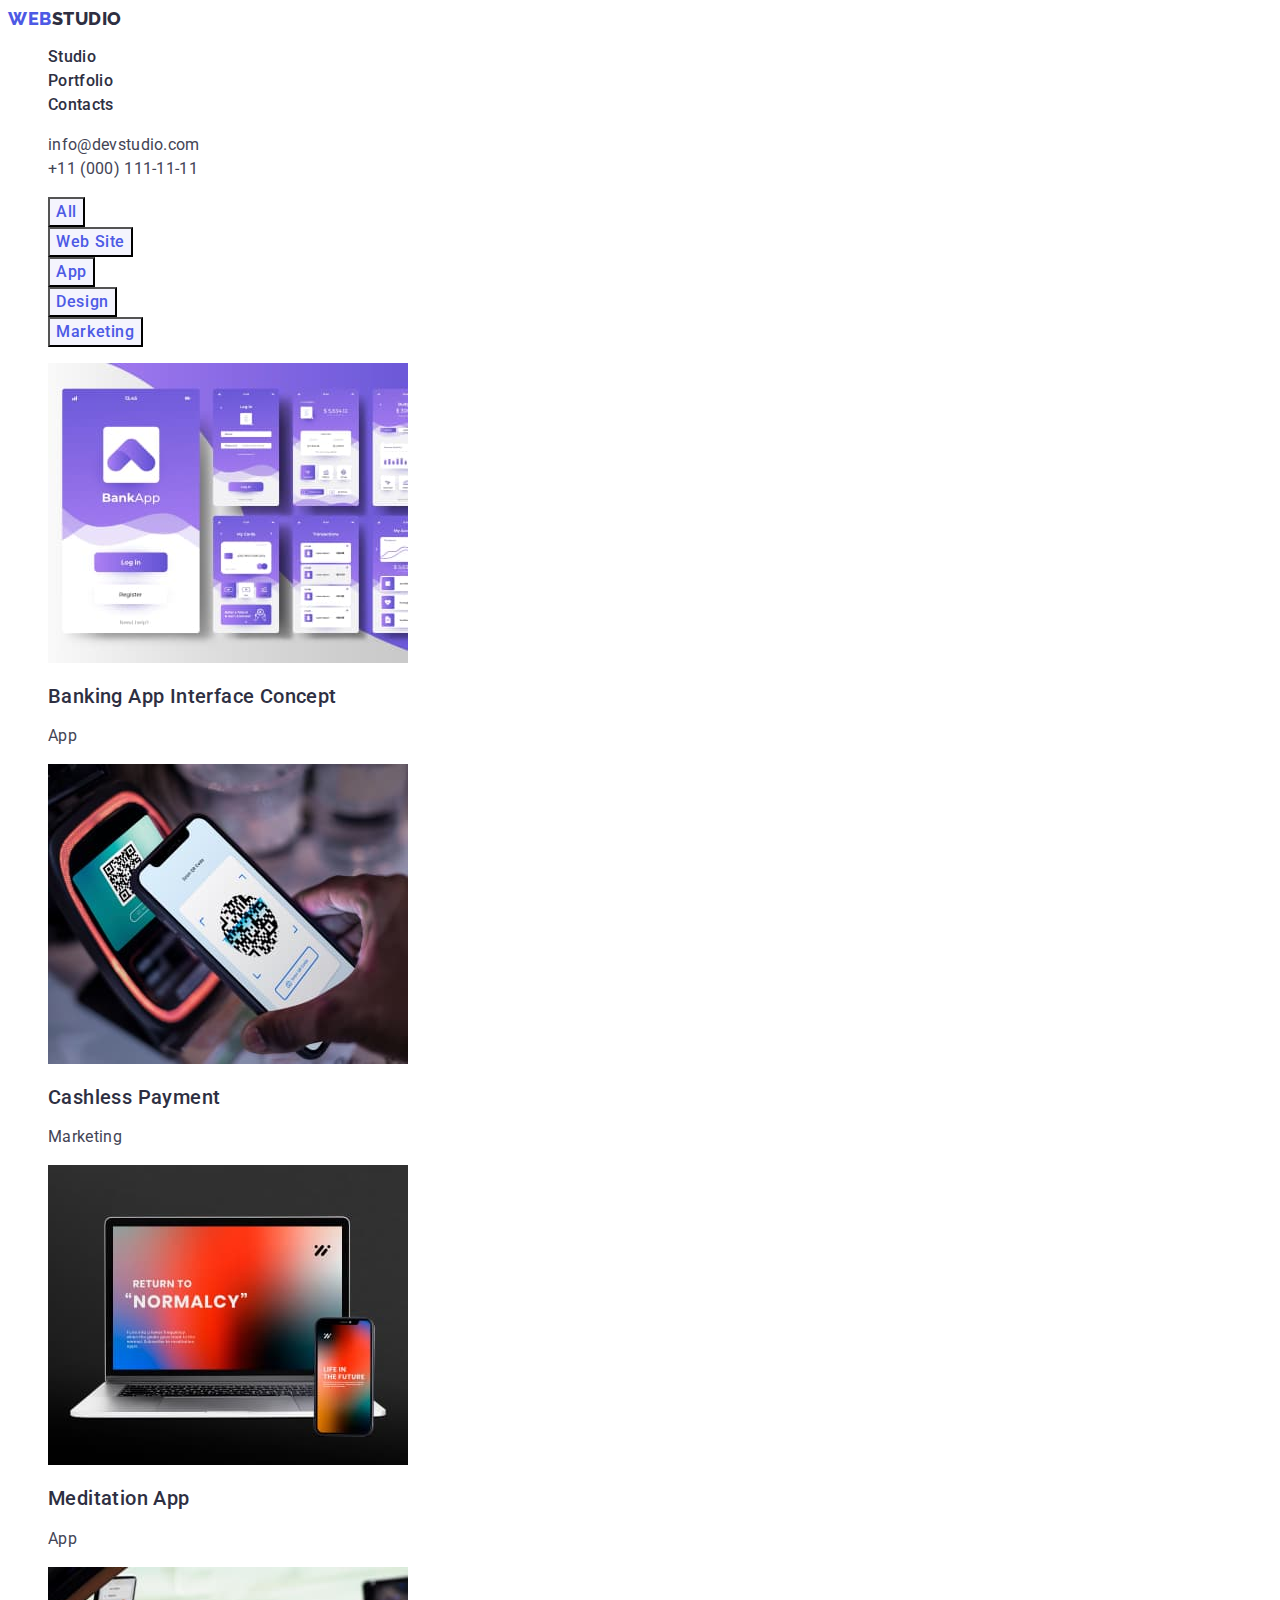
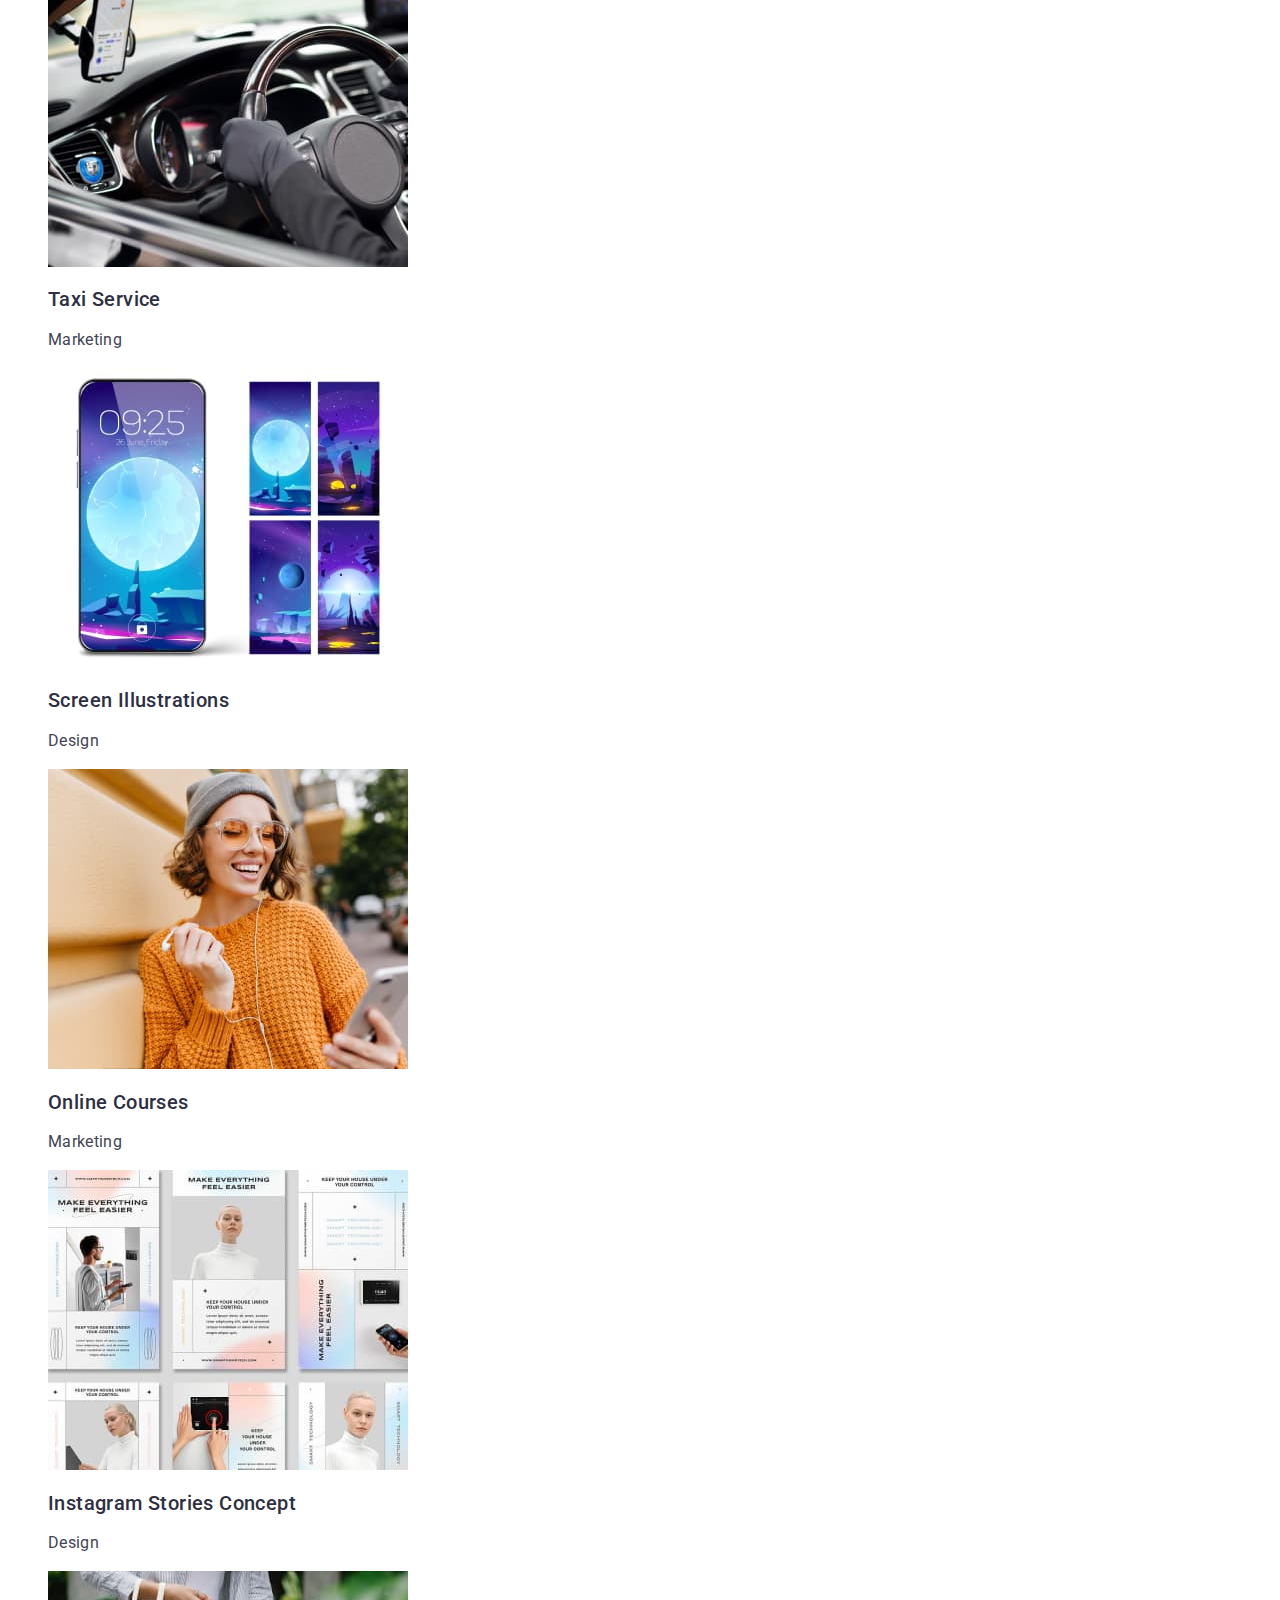
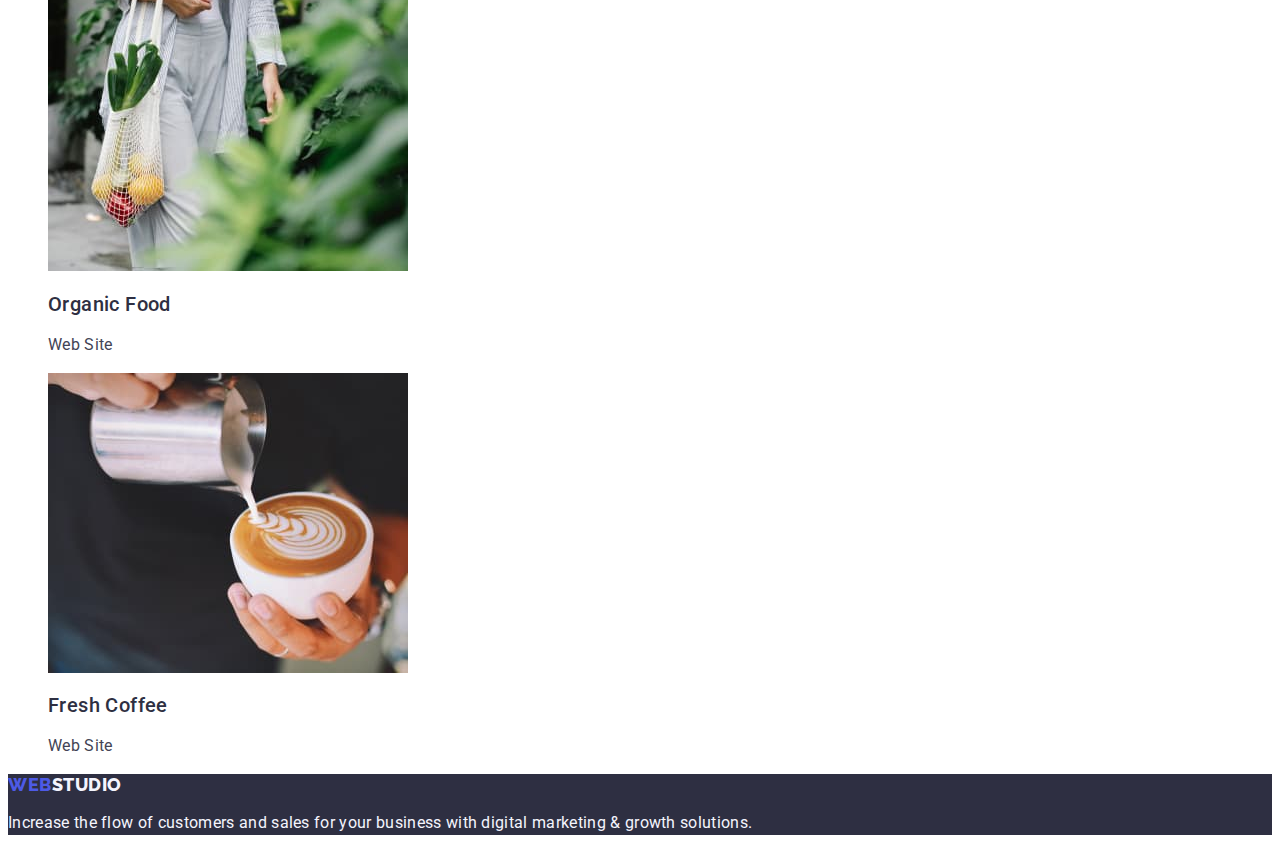
==== portfolio.html @ 3c610289 "copy" ====
<!DOCTYPE html>
<html lang="en">
  <head>
    <meta charset="UTF-8" />
    <meta http-equiv="X-UA-Compatible" content="IE=edge" />
    <meta name="viewport" content="width=device-width, initial-scale=1.0" />
    <title>Portfolio</title>
    <link rel="preconnect" href="https://fonts.googleapis.com" />
    <link rel="preconnect" href="https://fonts.gstatic.com" crossorigin />
    <link
      href="https://fonts.googleapis.com/css2?family=Raleway:wght@800&family=Roboto:wght@400;500;700&display=swap"
      rel="stylesheet"
    />
    <link rel="stylesheet" href="./css/styles.css" />
  </head>

  <body>
    <header class="header">
      <nav class="header-navigation">
        <a class="header-logo link" href="./index.html"
          >Web<span class="header-logo-web">Studio</span></a
        >
        <ul class="header-list list">
          <li class="header-item">
            <a class="header-link link" href="./index.html">Studio</a>
          </li>
          <li class="header-item">
            <a class="header-link link" href="./portfolio.html">Portfolio</a>
          </li>
          <li class="header-item">
            <a class="header-link link" href="">Contacts</a>
          </li>
        </ul>
      </nav>
      <address class="header-adress">
        <ul class="header-adress-list list">
          <li class="header-adress-item">
            <a
              class="header-adress-link link main-text"
              href="mailto:info@devstudio.com"
              >info@devstudio.com</a
            >
          </li>
          <li class="header-adress-item">
            <a
              class="header-adress-link link main-text"
              href="tel:+110001111111"
              >+11 (000) 111-11-11</a
            >
          </li>
        </ul>
      </address>
    </header>
    <main>
      <section class="filter">
        <h1 class="filter-title" hidden>portfolio</h1>
        <ul class="filter-list list">
          <li class="filter-item">
            <button class="filter-btn" type="button">All</button>
          </li>
          <li class="filter-item">
            <button class="filter-btn" type="button">Web Site</button>
          </li>
          <li class="filter-item">
            <button class="filter-btn" type="button">App</button>
          </li>
          <li class="filter-item">
            <button class="filter-btn" type="button">Design</button>
          </li>
          <li class="filter-item">
            <button class="filter-btn" type="button">Marketing</button>
          </li>
        </ul>
        <ul class="examples-list list">
          <li class="examples-item">
            <a href="" class="examples-link link">
              <img
                class="examples-image"
                src="./images/portfolio-banking-app.jpg"
                alt="app interface"
                width="360"
              />
              <h2 class="examples-item-title third-title">
                Banking App Interface Concept
              </h2>
              <p class="examples-text main-text">App</p>
            </a>
          </li>
          <li class="examples-item">
            <a href="" class="examples-link link">
              <img
                class="examples-image"
                src="./images/portfolio-cashless-payment.jpg"
                alt="pay-pas paymant"
                width="360"
              />
              <h2 class="examples-item-title third-title">Cashless Payment</h2>
              <p class="examples-text main-text">Marketing</p>
            </a>
          </li>
          <li class="examples-item">
            <a href="" class="examples-link link"
              ><img
                class="examples-image"
                src="./images/portfolio-meditation-app.jpg"
                alt="app interface"
                width="360"
              />
              <h2 class="examples-item-title third-title">Meditation App</h2>
              <p class="examples-text main-text">App</p>
            </a>
          </li>
          <li class="examples-item">
            <a href="" class="examples-link link"
              ><img
                class="examples-image"
                src="./images/portfolio-taxi-service.jpg"
                alt="app interface"
                width="360"
              />
              <h2 class="examples-item-title third-title">Taxi Service</h2>
              <p class="examples-text main-text">Marketing</p>
            </a>
          </li>
          <li class="examples-item">
            <a href="" class="examples-link link"
              ><img
                class="examples-image"
                src="./images/portfolio-screen-illustrations.jpg"
                alt="phone screen"
                width="360"
              />
              <h2 class="examples-item-title third-title">
                Screen Illustrations
              </h2>
              <p class="examples-text main-text">Design</p>
            </a>
          </li>
          <li class="examples-item">
            <a href="" class="examples-link link"
              ><img
                class="examples-image"
                src="./images/portfolio-online-courses.jpg"
                alt="girl with phone"
                width="360"
              />
              <h2 class="examples-item-title third-title">Online Courses</h2>
              <p class="examples-text main-text">Marketing</p>
            </a>
          </li>
          <li class="examples-item">
            <a href="" class="examples-link link"
              ><img
                class="examples-image"
                src="./images/portfolio-instagram-stories.jpg"
                alt="design cards"
                width="360"
              />
              <h2 class="examples-item-title third-title">
                Instagram Stories Concept
              </h2>
              <p class="examples-text main-text">Design</p>
            </a>
          </li>
          <li class="examples-item">
            <a href="" class="examples-link link"
              ><img
                class="examples-image"
                src="./images/portfolio-organic-food.jpg"
                alt="vegetables in bag"
                width="360"
              />
              <h2 class="examples-item-title third-title">Organic Food</h2>
              <p class="examples-text main-text">Web Site</p>
            </a>
          </li>
          <li class="examples-item">
            <a href="" class="examples-link link"
              ><img
                class="examples-image"
                src="./images/portfolio-fresh-coffee.jpg"
                alt="cup of coffee"
                width="360"
              />
              <h2 class="examples-item-title third-title">Fresh Coffee</h2>
              <p class="examples-text main-text">Web Site</p>
            </a>
          </li>
        </ul>
      </section>
    </main>
    <footer class="footer">
      <a class="footer-logo link" href="./index.html"
        >Web<span class="footer-logo-web">Studio</span></a
      >
      <p class="footer-text main-text">
        Increase the flow of customers and sales for your business with digital
        marketing & growth solutions.
      </p>
    </footer>
  </body>
</html>
---- css/styles.css ----
:root {
  --first-title-color: #2e2f42;
  --second-title-color: #ffffff;
  --first-background-color: #ffffff;
  --second-background-color: #2e2f42;
  --third-background-color: #f4f4fd;
  --first-text-color: #434455;
  --second-text-color: #f4f4fd;
  --third-text-color: #4d5ae5;
  --first-btn-color: #ffffff;
  --second-btn-color: #404bbf;
  --logo-color: #4d5ae5;
}

body {
  font-family: 'Roboto', sans-serif;
  color: #434455;
  background-color: var(--first-background-color);
}

.link {
  text-decoration: none;
}

.list {
  list-style: none;
}

.main-text {
  font-size: 16px;
  line-height: 1.5;
  letter-spacing: 0.02em;
}

.second-title {
  font-size: 36px;
  line-height: 1.11;
  text-align: center;
  letter-spacing: 0.02em;
  text-transform: capitalize;
}

.third-title {
  font-weight: 500;
  font-size: 20px;
  line-height: 1.2;
  letter-spacing: 0.02em;
}

/**-------------- HEADER------------------ */

.header {
  background-color: var(--first-background-color);
}

.header-logo {
  font-family: 'Raleway', sans-serif;
  font-weight: 800;
  font-size: 18px;
  line-height: 1.17;
  letter-spacing: 0.03em;
  text-transform: uppercase;
  color: var(--logo-color);
}

.header-logo-web {
  color: var(--first-title-color);
}

.header-link {
  font-weight: 500;
  font-size: 16px;
  line-height: 1.5;
  letter-spacing: 0.02em;

  color: var(--first-title-color);
}

.header-link:hover,
.header-link:focus {
  color: #404bbf;
}

.header-adress {
  font-style: normal;
}

.header-adress-list {
}

.header-adress-link {
  color: var(--first-text-color);
}

.header-adress-link:hover,
.header-adress-link:focus {
  color: #404bbf;
}

/**MAIN-------------- HERO------------------ */
.hero {
  background-color: var(--second-background-color);
}

.hero-title {
  font-size: 56px;
  line-height: 1.07;
  text-align: center;
  letter-spacing: 0.02em;
  color: var(--second-title-color);
}

.hero-btn {
  font-family: inherit;
  font-weight: 500;
  font-size: 16px;
  line-height: 1.5;
  display: flex;
  align-items: center;
  letter-spacing: 0.04em;
  color: var(--first-btn-color);
  background-color: #4d5ae5;
  cursor: pointer;
}

.hero-btn:hover,
.hero-btn:focus {
  background-color: #404bbf;
}

/**MAIN-------------- SOLUTIONS------------------ */
.solutions-title {
}

.solutions-list {
}

.solitions-item {
}

.solutions-second-title {
  color: var(--first-title-color);
}

.solutions-text {
  color: var(--first-text-color);
}

/**MAIN-------------- ABOUT------------------ */
.about {
}

.about-title {
  color: var(--first-title-color);
}

.about-list {
}

.about-item {
}

/**MAIN-------------- TEAM------------------ */
.team {
  background-color: var(--third-background-color);
}

.team-title {
  color: var(--first-title-color);
}

.team-list {
}

.list {
}

.team-item {
  background-color: var(--first-background-color);
}

.team-item-title {
  color: var(--first-title-color);
}

.team-item-text {
  color: var(--first-text-color);
}

/**-------------- FOOTER------------------ */
.footer {
  background-color: var(--second-background-color);
}

.footer-logo {
  font-family: 'Raleway', sans-serif;
  font-style: normal;
  font-weight: 800;
  font-size: 18px;
  line-height: 1.17;
  letter-spacing: 0.03em;
  text-transform: uppercase;
  color: var(--logo-color);
}

.link {
}

.footer-logo-web {
  color: var(--second-text-color);
}

.footer-text {
  color: var(--second-text-color);
}

/**PORTFOLIO-------------- MAIN------------------ */
.filter {
}

.filter-title {
}

.filter-list {
}

.list {
}

.filter-item {
}

.filter-btn {
  font-family: inherit;
  font-weight: 500;
  font-size: 16px;
  line-height: 1.5;
  display: flex;
  align-items: center;
  text-align: center;
  letter-spacing: 0.04em;
  color: var(--third-text-color);
  background-color: var(--second-text-color);
  cursor: pointer;
}

.filter-btn:hover,
.filter-btn:focus {
  color: var(--second-title-color);
  background-color: var(--second-btn-color);
}

.examples-list {
}

.examples-item {
}

.examples-link {
}

.link {
}

.examples-image {
}

.examples-item-title {
  color: var(--first-title-color);
}

.examples-text {
  color: var(--first-text-color);
}
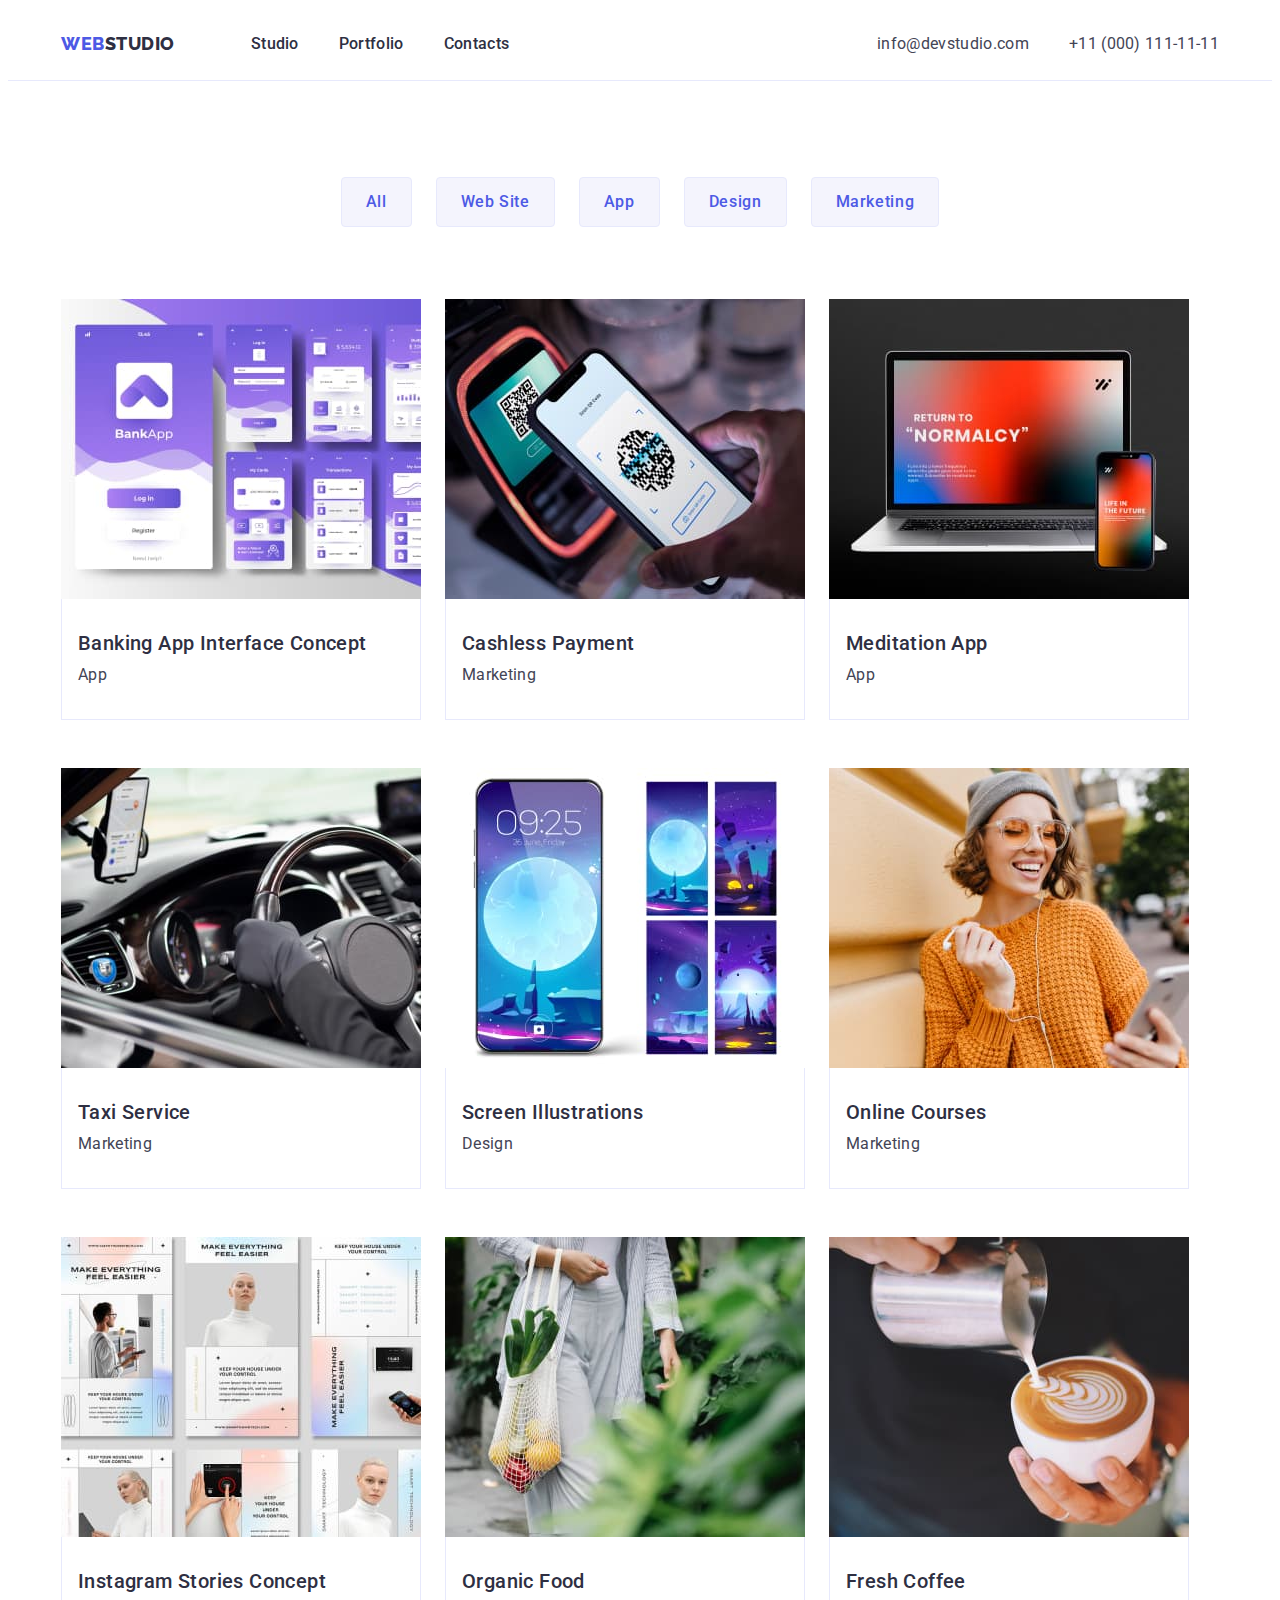
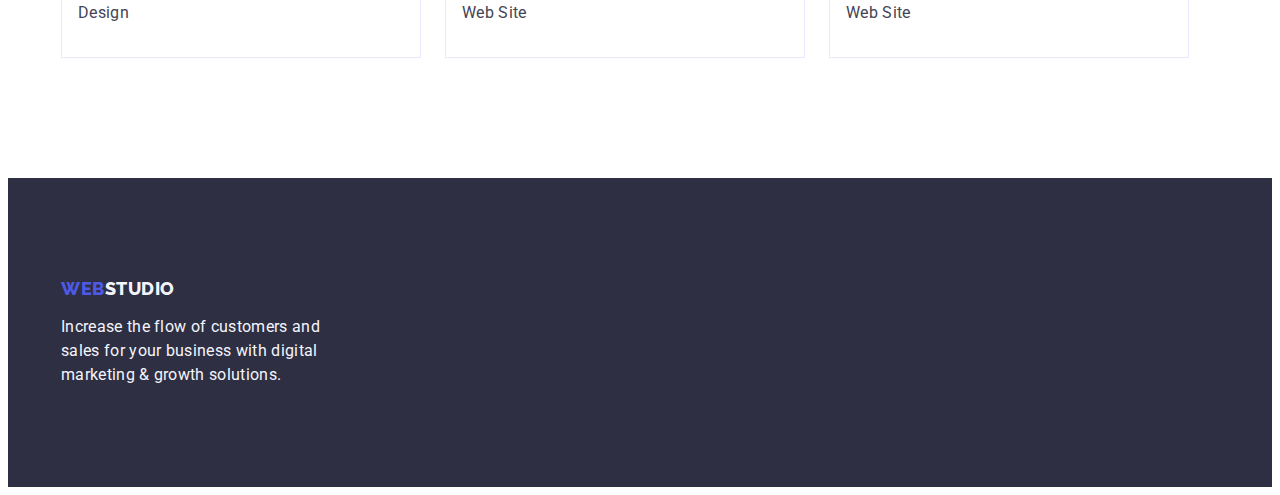
==== commit 03f636bb: "copy" ====
--- a/portfolio.html
+++ b/portfolio.html
@@ -11,192 +11,229 @@
       href="https://fonts.googleapis.com/css2?family=Raleway:wght@800&family=Roboto:wght@400;500;700&display=swap"
       rel="stylesheet"
     />
+    <link
+      rel="stylesheet"
+      href="https://cdnjs.cloudflare.com/ajax/libs/modern-normalize/2.0.0/modern-normalize.min.css"
+      integrity="sha512-4xo8blKMVCiXpTaLzQSLSw3KFOVPWhm/TRtuPVc4WG6kUgjH6J03IBuG7JZPkcWMxJ5huwaBpOpnwYElP/m6wg=="
+      crossorigin="anonymous"
+      referrerpolicy="no-referrer"
+    />
     <link rel="stylesheet" href="./css/styles.css" />
   </head>
 
   <body>
     <header class="header">
-      <nav class="header-navigation">
-        <a class="header-logo link" href="./index.html"
-          >Web<span class="header-logo-web">Studio</span></a
-        >
-        <ul class="header-list list">
-          <li class="header-item">
-            <a class="header-link link" href="./index.html">Studio</a>
-          </li>
-          <li class="header-item">
-            <a class="header-link link" href="./portfolio.html">Portfolio</a>
-          </li>
-          <li class="header-item">
-            <a class="header-link link" href="">Contacts</a>
-          </li>
-        </ul>
-      </nav>
-      <address class="header-adress">
-        <ul class="header-adress-list list">
-          <li class="header-adress-item">
-            <a
-              class="header-adress-link link main-text"
-              href="mailto:info@devstudio.com"
-              >info@devstudio.com</a
-            >
-          </li>
-          <li class="header-adress-item">
-            <a
-              class="header-adress-link link main-text"
-              href="tel:+110001111111"
-              >+11 (000) 111-11-11</a
-            >
-          </li>
-        </ul>
-      </address>
+      <div class="container header-contaiber">
+        <nav class="header-navigation">
+          <a class="header-logo link" href="./index.html"
+            >Web<span class="header-logo-web">Studio</span></a
+          >
+          <ul class="header-list list">
+            <li class="header-item">
+              <a class="header-link link" href="./index.html">Studio</a>
+            </li>
+            <li class="header-item">
+              <a class="header-link link" href="./portfolio.html">Portfolio</a>
+            </li>
+            <li class="header-item">
+              <a class="header-link link" href="">Contacts</a>
+            </li>
+          </ul>
+        </nav>
+        <address class="header-adress">
+          <ul class="header-adress-list list">
+            <li class="header-adress-item">
+              <a
+                class="header-adress-link link main-text"
+                href="mailto:info@devstudio.com"
+                >info@devstudio.com</a
+              >
+            </li>
+            <li class="header-adress-item">
+              <a
+                class="header-adress-link link main-text"
+                href="tel:+110001111111"
+                >+11 (000) 111-11-11</a
+              >
+            </li>
+          </ul>
+        </address>
+      </div>
     </header>
     <main>
       <section class="filter">
-        <h1 class="filter-title" hidden>portfolio</h1>
-        <ul class="filter-list list">
-          <li class="filter-item">
-            <button class="filter-btn" type="button">All</button>
-          </li>
-          <li class="filter-item">
-            <button class="filter-btn" type="button">Web Site</button>
-          </li>
-          <li class="filter-item">
-            <button class="filter-btn" type="button">App</button>
-          </li>
-          <li class="filter-item">
-            <button class="filter-btn" type="button">Design</button>
-          </li>
-          <li class="filter-item">
-            <button class="filter-btn" type="button">Marketing</button>
-          </li>
-        </ul>
-        <ul class="examples-list list">
-          <li class="examples-item">
-            <a href="" class="examples-link link">
-              <img
-                class="examples-image"
-                src="./images/portfolio-banking-app.jpg"
-                alt="app interface"
-                width="360"
-              />
-              <h2 class="examples-item-title third-title">
-                Banking App Interface Concept
-              </h2>
-              <p class="examples-text main-text">App</p>
-            </a>
-          </li>
-          <li class="examples-item">
-            <a href="" class="examples-link link">
-              <img
-                class="examples-image"
-                src="./images/portfolio-cashless-payment.jpg"
-                alt="pay-pas paymant"
-                width="360"
-              />
-              <h2 class="examples-item-title third-title">Cashless Payment</h2>
-              <p class="examples-text main-text">Marketing</p>
-            </a>
-          </li>
-          <li class="examples-item">
-            <a href="" class="examples-link link"
-              ><img
-                class="examples-image"
-                src="./images/portfolio-meditation-app.jpg"
-                alt="app interface"
-                width="360"
-              />
-              <h2 class="examples-item-title third-title">Meditation App</h2>
-              <p class="examples-text main-text">App</p>
-            </a>
-          </li>
-          <li class="examples-item">
-            <a href="" class="examples-link link"
-              ><img
-                class="examples-image"
-                src="./images/portfolio-taxi-service.jpg"
-                alt="app interface"
-                width="360"
-              />
-              <h2 class="examples-item-title third-title">Taxi Service</h2>
-              <p class="examples-text main-text">Marketing</p>
-            </a>
-          </li>
-          <li class="examples-item">
-            <a href="" class="examples-link link"
-              ><img
-                class="examples-image"
-                src="./images/portfolio-screen-illustrations.jpg"
-                alt="phone screen"
-                width="360"
-              />
-              <h2 class="examples-item-title third-title">
-                Screen Illustrations
-              </h2>
-              <p class="examples-text main-text">Design</p>
-            </a>
-          </li>
-          <li class="examples-item">
-            <a href="" class="examples-link link"
-              ><img
-                class="examples-image"
-                src="./images/portfolio-online-courses.jpg"
-                alt="girl with phone"
-                width="360"
-              />
-              <h2 class="examples-item-title third-title">Online Courses</h2>
-              <p class="examples-text main-text">Marketing</p>
-            </a>
-          </li>
-          <li class="examples-item">
-            <a href="" class="examples-link link"
-              ><img
-                class="examples-image"
-                src="./images/portfolio-instagram-stories.jpg"
-                alt="design cards"
-                width="360"
-              />
-              <h2 class="examples-item-title third-title">
-                Instagram Stories Concept
-              </h2>
-              <p class="examples-text main-text">Design</p>
-            </a>
-          </li>
-          <li class="examples-item">
-            <a href="" class="examples-link link"
-              ><img
-                class="examples-image"
-                src="./images/portfolio-organic-food.jpg"
-                alt="vegetables in bag"
-                width="360"
-              />
-              <h2 class="examples-item-title third-title">Organic Food</h2>
-              <p class="examples-text main-text">Web Site</p>
-            </a>
-          </li>
-          <li class="examples-item">
-            <a href="" class="examples-link link"
-              ><img
-                class="examples-image"
-                src="./images/portfolio-fresh-coffee.jpg"
-                alt="cup of coffee"
-                width="360"
-              />
-              <h2 class="examples-item-title third-title">Fresh Coffee</h2>
-              <p class="examples-text main-text">Web Site</p>
-            </a>
-          </li>
-        </ul>
+        <div class="container">
+          <h1 class="filter-title" hidden>portfolio</h1>
+          <ul class="filter-list list">
+            <li class="filter-item">
+              <button class="filter-btn" type="button">All</button>
+            </li>
+            <li class="filter-item">
+              <button class="filter-btn" type="button">Web Site</button>
+            </li>
+            <li class="filter-item">
+              <button class="filter-btn" type="button">App</button>
+            </li>
+            <li class="filter-item">
+              <button class="filter-btn" type="button">Design</button>
+            </li>
+            <li class="filter-item">
+              <button class="filter-btn" type="button">Marketing</button>
+            </li>
+          </ul>
+          <ul class="examples-list list">
+            <li class="examples-item">
+              <a href="" class="examples-link link">
+                <img
+                  class="examples-image"
+                  src="./images/portfolio-banking-app.jpg"
+                  alt="app interface"
+                  width="360"
+                />
+                <div class="examples-list-conteiner">
+                  <h2 class="examples-item-title third-title">
+                    Banking App Interface Concept
+                  </h2>
+                  <p class="examples-text main-text">App</p>
+                </div>
+              </a>
+            </li>
+            <li class="examples-item">
+              <a href="" class="examples-link link">
+                <img
+                  class="examples-image"
+                  src="./images/portfolio-cashless-payment.jpg"
+                  alt="pay-pas paymant"
+                  width="360"
+                />
+                <div class="examples-list-conteiner">
+                  <h2 class="examples-item-title third-title">
+                    Cashless Payment
+                  </h2>
+                  <p class="examples-text main-text">Marketing</p>
+                </div>
+              </a>
+            </li>
+            <li class="examples-item">
+              <a href="" class="examples-link link"
+                ><img
+                  class="examples-image"
+                  src="./images/portfolio-meditation-app.jpg"
+                  alt="app interface"
+                  width="360"
+                />
+                <div class="examples-list-conteiner">
+                  <h2 class="examples-item-title third-title">
+                    Meditation App
+                  </h2>
+                  <p class="examples-text main-text">App</p>
+                </div>
+              </a>
+            </li>
+            <li class="examples-item">
+              <a href="" class="examples-link link"
+                ><img
+                  class="examples-image"
+                  src="./images/portfolio-taxi-service.jpg"
+                  alt="app interface"
+                  width="360"
+                />
+                <div class="examples-list-conteiner">
+                  <h2 class="examples-item-title third-title">Taxi Service</h2>
+                  <p class="examples-text main-text">Marketing</p>
+                </div>
+              </a>
+            </li>
+            <li class="examples-item">
+              <a href="" class="examples-link link"
+                ><img
+                  class="examples-image"
+                  src="./images/portfolio-screen-illustrations.jpg"
+                  alt="phone screen"
+                  width="360"
+                />
+                <div class="examples-list-conteiner">
+                  <h2 class="examples-item-title third-title">
+                    Screen Illustrations
+                  </h2>
+                  <p class="examples-text main-text">Design</p>
+                </div>
+              </a>
+            </li>
+            <li class="examples-item">
+              <a href="" class="examples-link link"
+                ><img
+                  class="examples-image"
+                  src="./images/portfolio-online-courses.jpg"
+                  alt="girl with phone"
+                  width="360"
+                />
+                <div class="examples-list-conteiner">
+                  <h2 class="examples-item-title third-title">
+                    Online Courses
+                  </h2>
+                  <p class="examples-text main-text">Marketing</p>
+                </div>
+              </a>
+            </li>
+            <li class="examples-item">
+              <a href="" class="examples-link link"
+                ><img
+                  class="examples-image"
+                  src="./images/portfolio-instagram-stories.jpg"
+                  alt="design cards"
+                  width="360"
+                />
+                <div class="examples-list-conteiner">
+                  <h2 class="examples-item-title third-title">
+                    Instagram Stories Concept
+                  </h2>
+                  <p class="examples-text main-text">Design</p>
+                </div>
+              </a>
+            </li>
+            <li class="examples-item">
+              <a href="" class="examples-link link"
+                ><img
+                  class="examples-image"
+                  src="./images/portfolio-organic-food.jpg"
+                  alt="vegetables in bag"
+                  width="360"
+                />
+                <div class="examples-list-conteiner">
+                  <h2 class="examples-item-title third-title">Organic Food</h2>
+                  <p class="examples-text main-text">Web Site</p>
+                </div>
+              </a>
+            </li>
+            <li class="examples-item">
+              <a href="" class="examples-link link"
+                ><img
+                  class="examples-image"
+                  src="./images/portfolio-fresh-coffee.jpg"
+                  alt="cup of coffee"
+                  width="360"
+                />
+                <div class="examples-list-conteiner">
+                  <h2 class="examples-item-title third-title">Fresh Coffee</h2>
+                  <p class="examples-text main-text">Web Site</p>
+                </div>
+              </a>
+            </li>
+          </ul>
+        </div>
       </section>
     </main>
     <footer class="footer">
-      <a class="footer-logo link" href="./index.html"
-        >Web<span class="footer-logo-web">Studio</span></a
-      >
-      <p class="footer-text main-text">
-        Increase the flow of customers and sales for your business with digital
-        marketing & growth solutions.
-      </p>
+      <div class="container">
+        <a class="footer-logo link" href="./index.html"
+          >Web<span class="footer-logo-web">Studio</span></a
+        >
+        <p class="footer-text main-text">
+          Increase the flow of customers and sales for your business with
+          digital marketing & growth solutions.
+        </p>
+      </div>
     </footer>
   </body>
 </html>
--- a/css/styles.css
+++ b/css/styles.css
@@ -18,6 +18,26 @@
   background-color: var(--first-background-color);
 }
 
+p,
+h1,
+h2,
+h3,
+h4,
+h5,
+h6 {
+  margin: 0;
+}
+
+ul,
+ol {
+  margin: 0;
+  padding: 0;
+}
+
+img {
+  display: block;
+}
+
 .link {
   text-decoration: none;
 }
@@ -47,10 +67,27 @@
   letter-spacing: 0.02em;
 }
 
+.container {
+  width: 1158px;
+  padding: 0 15px 0 15px;
+  margin: 0 auto;
+}
+
 /**-------------- HEADER------------------ */
 
 .header {
   background-color: var(--first-background-color);
+  border-bottom: 1px solid #e7e9fc;
+}
+
+.header-contaiber {
+  display: flex;
+  align-items: center;
+}
+
+.header-navigation {
+  display: flex;
+  align-items: center;
 }
 
 .header-logo {
@@ -61,6 +98,16 @@
   letter-spacing: 0.03em;
   text-transform: uppercase;
   color: var(--logo-color);
+  margin-right: 76px;
+}
+
+.header-list {
+  display: flex;
+  align-items: center;
+  gap: 40px;
+}
+
+.header-item {
 }
 
 .header-logo-web {
@@ -72,8 +119,10 @@
   font-size: 16px;
   line-height: 1.5;
   letter-spacing: 0.02em;
-
-  color: var(--first-title-color);
+  color: var(--first-title-color);
+  display: block;
+  padding-top: 24px;
+  padding-bottom: 24px;
 }
 
 .header-link:hover,
@@ -82,10 +131,15 @@
 }
 
 .header-adress {
+  display: flex;
   font-style: normal;
+  margin-left: auto;
 }
 
 .header-adress-list {
+  display: flex;
+  align-items: center;
+  gap: 40px;
 }
 
 .header-adress-link {
@@ -100,9 +154,15 @@
 /**MAIN-------------- HERO------------------ */
 .hero {
   background-color: var(--second-background-color);
+  padding-top: 188px;
+  padding-bottom: 188px;
 }
 
 .hero-title {
+  max-width: 496px;
+  margin-bottom: 64px;
+  margin-right: auto;
+  margin-left: auto;
   font-size: 56px;
   line-height: 1.07;
   text-align: center;
@@ -111,11 +171,16 @@
 }
 
 .hero-btn {
+  display: block;
+  border: none;
+  border-radius: 4px;
+  min-width: 169px;
+  height: 56px;
   font-family: inherit;
   font-weight: 500;
   font-size: 16px;
   line-height: 1.5;
-  display: flex;
+  margin: 0 auto;
   align-items: center;
   letter-spacing: 0.04em;
   color: var(--first-btn-color);
@@ -129,17 +194,28 @@
 }
 
 /**MAIN-------------- SOLUTIONS------------------ */
+.solutions {
+  padding-top: 120px;
+  padding-bottom: 120px;
+}
 .solutions-title {
 }
 
+.container-solutions {
+}
+
 .solutions-list {
+  display: flex;
+  gap: 24px;
 }
 
 .solitions-item {
+  width: calc((100% - 72px) / 4);
 }
 
 .solutions-second-title {
   color: var(--first-title-color);
+  margin-bottom: 8px;
 }
 
 .solutions-text {
@@ -148,13 +224,21 @@
 
 /**MAIN-------------- ABOUT------------------ */
 .about {
+  padding-top: 120x;
+  padding-bottom: 120px;
+}
+
+.container-about {
 }
 
 .about-title {
   color: var(--first-title-color);
+  margin-bottom: 72px;
 }
 
 .about-list {
+  display: flex;
+  gap: 24px;
 }
 
 .about-item {
@@ -163,13 +247,23 @@
 /**MAIN-------------- TEAM------------------ */
 .team {
   background-color: var(--third-background-color);
+  padding-top: 120px;
+  padding-bottom: 120px;
 }
 
 .team-title {
   color: var(--first-title-color);
+  margin-bottom: 72px;
 }
 
 .team-list {
+  display: flex;
+  gap: 24px;
+}
+
+.team-list-container {
+  padding: 32px 16px;
+  text-align: center;
 }
 
 .list {
@@ -177,10 +271,12 @@
 
 .team-item {
   background-color: var(--first-background-color);
+  border-radius: 0px 0px 4px 4px;
 }
 
 .team-item-title {
   color: var(--first-title-color);
+  margin-bottom: 8px;
 }
 
 .team-item-text {
@@ -190,17 +286,22 @@
 /**-------------- FOOTER------------------ */
 .footer {
   background-color: var(--second-background-color);
+  padding-top: 100px;
+  padding-bottom: 100px;
 }
 
 .footer-logo {
+  display: inline-block;
+  margin-bottom: 16px;
   font-family: 'Raleway', sans-serif;
-  font-style: normal;
   font-weight: 800;
   font-size: 18px;
   line-height: 1.17;
   letter-spacing: 0.03em;
   text-transform: uppercase;
   color: var(--logo-color);
+  display: inline-block;
+  margin-bottom: 16px;
 }
 
 .link {
@@ -212,16 +313,23 @@
 
 .footer-text {
   color: var(--second-text-color);
+  max-width: 264px;
 }
 
 /**PORTFOLIO-------------- MAIN------------------ */
 .filter {
+  padding-top: 96px;
+  padding-bottom: 120px;
 }
 
 .filter-title {
 }
 
 .filter-list {
+  display: flex;
+  justify-content: center;
+  gap: 24px;
+  margin-bottom: 72px;
 }
 
 .list {
@@ -242,15 +350,28 @@
   color: var(--third-text-color);
   background-color: var(--second-text-color);
   cursor: pointer;
+  border: 1px solid #e7e9fc;
+  border-radius: 4px;
+  padding: 12px 24px;
 }
 
 .filter-btn:hover,
 .filter-btn:focus {
   color: var(--second-title-color);
   background-color: var(--second-btn-color);
+  border: 1px solid transparent;
 }
 
 .examples-list {
+  display: flex;
+  flex-wrap: wrap;
+  gap: 48px 24px;
+}
+
+.examples-list-conteiner {
+  padding: 32px 16px;
+  border: 1px solid #e7e9fc;
+  border-top: none;
 }
 
 .examples-item {
@@ -267,6 +388,7 @@
 
 .examples-item-title {
   color: var(--first-title-color);
+  margin-bottom: 8px;
 }
 
 .examples-text {
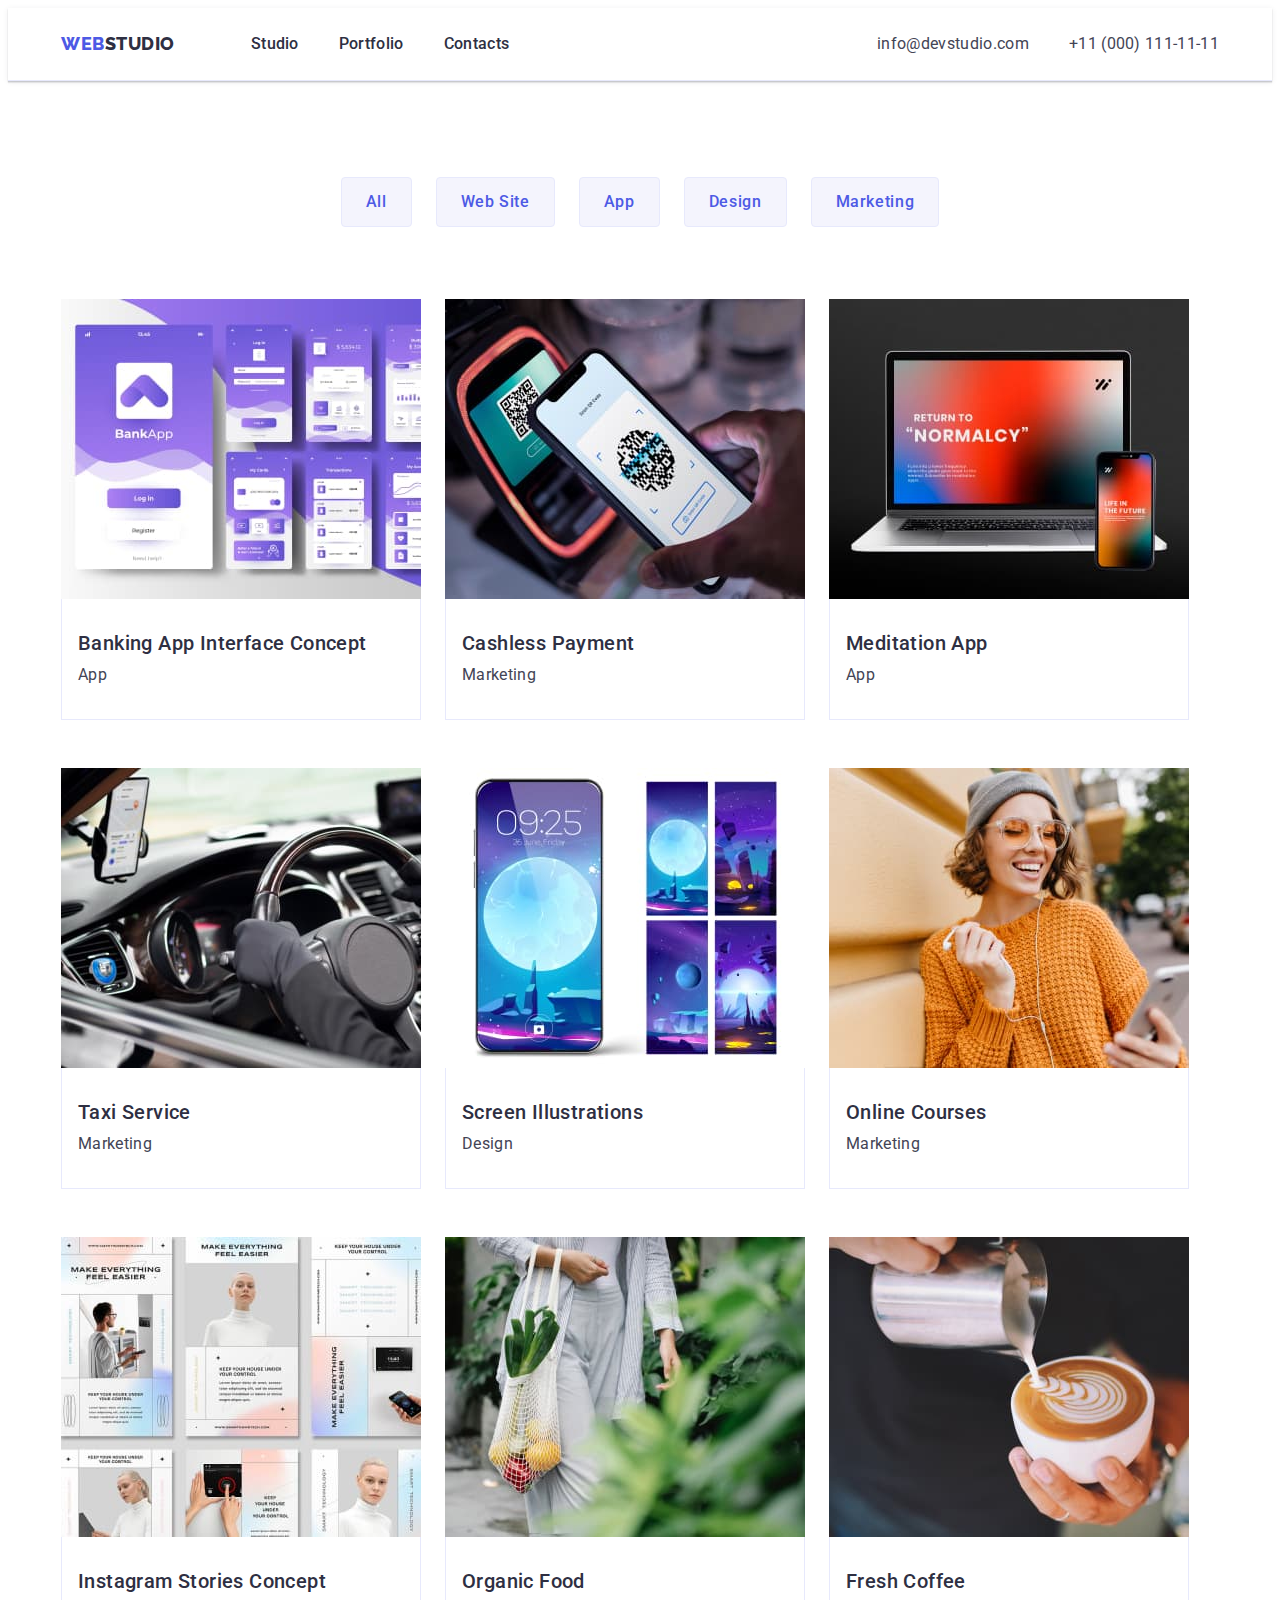
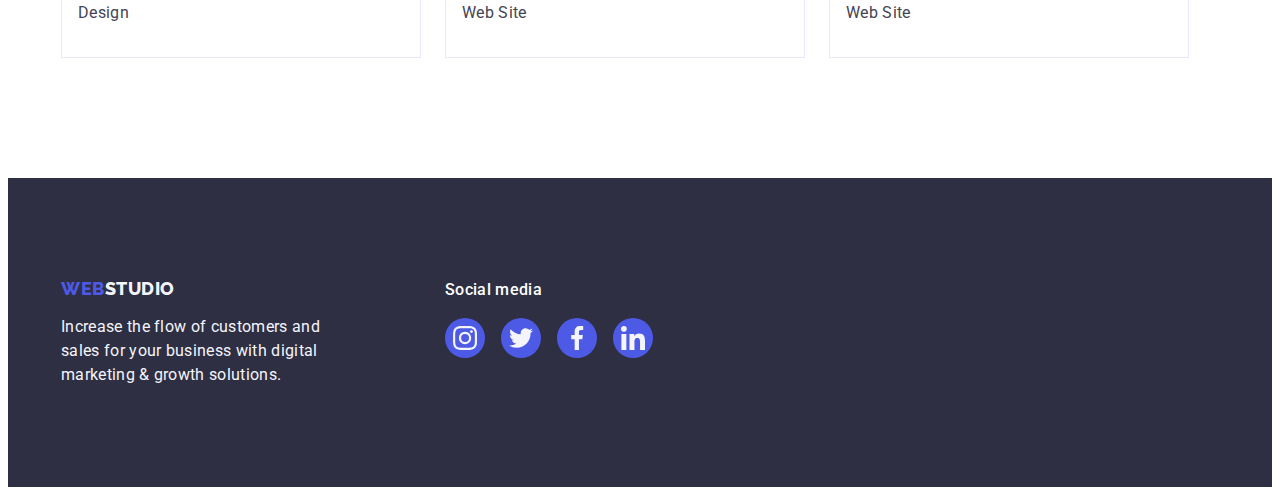
==== commit 75d87939: "copy" ====
--- a/portfolio.html
+++ b/portfolio.html
@@ -23,7 +23,7 @@
 
   <body>
     <header class="header">
-      <div class="container header-contaiber">
+      <div class="container header-container">
         <nav class="header-navigation">
           <a class="header-logo link" href="./index.html"
             >Web<span class="header-logo-web">Studio</span></a
@@ -225,14 +225,69 @@
       </section>
     </main>
     <footer class="footer">
-      <div class="container">
-        <a class="footer-logo link" href="./index.html"
-          >Web<span class="footer-logo-web">Studio</span></a
-        >
-        <p class="footer-text main-text">
-          Increase the flow of customers and sales for your business with
-          digital marketing & growth solutions.
-        </p>
+      <div class="container footer-wrap">
+        <div class="footer-logo-wrap">
+          <a class="footer-logo link" href="./index.html"
+            >Web<span class="footer-logo-web">Studio</span></a
+          >
+          <p class="footer-text main-text">
+            Increase the flow of customers and sales for your business with
+            digital marketing & growth solutions.
+          </p>
+        </div>
+        <div class="footer-list-wrap">
+          <p class="footer-list-text main-text">Social media</p>
+          <ul class="footer-list list">
+            <li class="footer-list-item">
+              <a
+                class="footer-list-link link"
+                href=""
+                target="_blank"
+                rel="noopener noreferrer nofollow"
+              >
+                <svg class="footer-item-icon" width="24" height="24">
+                  <use href="./images/icons.svg#icon-insta-icon"></use>
+                </svg>
+              </a>
+            </li>
+            <li class="footer-list-item">
+              <a
+                class="footer-list-link link"
+                href=""
+                target="_blank"
+                rel="noopener noreferrer nofollow"
+              >
+                <svg class="footer-item-icon" width="24" height="24">
+                  <use href="./images/icons.svg#icon-twitter-icon"></use>
+                </svg>
+              </a>
+            </li>
+            <li class="footer-list-item">
+              <a
+                class="footer-list-link link"
+                href=""
+                target="_blank"
+                rel="noopener noreferrer nofollow"
+              >
+                <svg class="footer-item-icon" width="24" height="24">
+                  <use href="./images/icons.svg#icon-fb-icon"></use>
+                </svg>
+              </a>
+            </li>
+            <li class="footer-list-item">
+              <a
+                class="footer-list-link link"
+                href=""
+                target="_blank"
+                rel="noopener noreferrer nofollow"
+              >
+                <svg class="footer-item-icon" width="24" height="24">
+                  <use href="./images/icons.svg#icon-linkedin-icon"></use>
+                </svg>
+              </a>
+            </li>
+          </ul>
+        </div>
       </div>
     </footer>
   </body>
--- a/css/styles.css
+++ b/css/styles.css
@@ -9,6 +9,7 @@
   --third-text-color: #4d5ae5;
   --first-btn-color: #ffffff;
   --second-btn-color: #404bbf;
+  --third-btn-color: #8e8f99;
   --logo-color: #4d5ae5;
 }
 
@@ -78,9 +79,11 @@
 .header {
   background-color: var(--first-background-color);
   border-bottom: 1px solid #e7e9fc;
-}
-
-.header-contaiber {
+  box-shadow: 0px 2px 1px rgba(46, 47, 66, 0.08),
+    0px 1px 1px rgba(46, 47, 66, 0.16), 0px 1px 6px rgba(46, 47, 66, 0.08);
+}
+
+.header-container {
   display: flex;
   align-items: center;
 }
@@ -153,9 +156,23 @@
 
 /**MAIN-------------- HERO------------------ */
 .hero {
+  height: 600px;
+  max-width: 1440px;
   background-color: var(--second-background-color);
   padding-top: 188px;
   padding-bottom: 188px;
+  margin: 0 auto;
+  background-color: #615e5e;
+  background-image: linear-gradient(
+      rgba(46, 47, 66, 0.7),
+      rgba(46, 47, 66, 0.7)
+    ),
+    url(../images/hero-people-office.jpg);
+  background-repeat: no-repeat;
+  background-position: center;
+  background-size: cover;
+}
+.hero-wrap {
 }
 
 .hero-title {
@@ -213,6 +230,19 @@
   width: calc((100% - 72px) / 4);
 }
 
+.solutions-icon-wrap {
+  display: flex;
+  height: 112px;
+  background-color: var(--third-background-color);
+  border-radius: 4px;
+  margin-bottom: 8px;
+  align-items: center;
+  justify-content: center;
+}
+
+.solution-link-svg {
+}
+
 .solutions-second-title {
   color: var(--first-title-color);
   margin-bottom: 8px;
@@ -259,6 +289,7 @@
 .team-list {
   display: flex;
   gap: 24px;
+  justify-content: center;
 }
 
 .team-list-container {
@@ -272,6 +303,8 @@
 .team-item {
   background-color: var(--first-background-color);
   border-radius: 0px 0px 4px 4px;
+  box-shadow: 0px 1px 6px rgba(46, 47, 66, 0.08),
+    0px 1px 1px rgba(46, 47, 66, 0.16), 0px 2px 1px rgba(46, 47, 66, 0.08);
 }
 
 .team-item-title {
@@ -281,6 +314,88 @@
 
 .team-item-text {
   color: var(--first-text-color);
+  margin-bottom: 8px;
+}
+
+.team-social-list {
+  display: flex;
+  gap: 24px;
+  justify-content: center;
+}
+
+.list {
+}
+.team-social-item {
+  width: 40px;
+  height: 40px;
+}
+.team-social-link {
+  display: flex;
+  width: 100%;
+  height: 100%;
+  background-color: var(--logo-color);
+  border-radius: 50%;
+  align-items: center;
+  justify-content: center;
+}
+.team-social-link:hover,
+.team-social-link:focus {
+  background-color: #404bbf;
+}
+
+.link {
+}
+.team-item-icon {
+  fill: var(--third-background-color);
+}
+
+/**PORTFOLIO-------------- COSTUMERS------------------ */
+.customers {
+  padding-top: 120px;
+  padding-bottom: 120px;
+}
+.container {
+}
+.customers-title {
+  margin-bottom: 72px;
+  color: var(--first-title-color);
+}
+
+.customers-list {
+  display: flex;
+  gap: 24px;
+  box-sizing: border-box;
+  justify-content: center;
+}
+
+.second-title {
+}
+.list {
+}
+.costumers-list-item {
+  height: 88px;
+  width: 168px;
+}
+.costumers-item-link {
+  display: flex;
+  align-items: center;
+  justify-content: center;
+
+  height: 100%;
+  width: 100%;
+  border: 1px solid #8e8f99;
+  border-radius: 4px;
+  color: var(--third-btn-color);
+}
+
+.costumers-item-link:hover,
+.costumers-item-link:focus {
+  border-color: var(--second-btn-color);
+  color: var(--second-btn-color);
+}
+
+.custumers-link-svg {
+  fill: currentColor;
 }
 
 /**-------------- FOOTER------------------ */
@@ -288,6 +403,15 @@
   background-color: var(--second-background-color);
   padding-top: 100px;
   padding-bottom: 100px;
+}
+
+.footer-wrap {
+  display: flex;
+  align-items: baseline;
+}
+
+.footer-logo-wrap {
+  margin-right: 120px;
 }
 
 .footer-logo {
@@ -316,6 +440,48 @@
   max-width: 264px;
 }
 
+.footer-list-wrap {
+}
+
+.footer-list-text {
+  font-weight: 500;
+  margin-bottom: 16px;
+
+  color: var(--second-title-color);
+}
+
+.footer-list {
+  display: flex;
+  gap: 16px;
+}
+.footer-list-item {
+  width: 40px;
+  height: 40px;
+}
+.footer-list-link {
+  display: flex;
+  width: 100%;
+  height: 100%;
+  background-color: var(--logo-color);
+  border-radius: 50%;
+  align-items: center;
+  justify-content: center;
+}
+
+.footer-list-link:focus,
+.footer-list-link:hover {
+  background-color: #31d0aa;
+}
+
+.link {
+}
+.footer-item-icon {
+  fill: var(--third-background-color);
+}
+
+.footerlist-link {
+}
+
 /**PORTFOLIO-------------- MAIN------------------ */
 .filter {
   padding-top: 96px;
@@ -360,6 +526,8 @@
   color: var(--second-title-color);
   background-color: var(--second-btn-color);
   border: 1px solid transparent;
+  box-shadow: 0px 3px 1px rgba(0, 0, 0, 0.1), 0px 2px 1px rgba(0, 0, 0, 0.08),
+    0px 2px 2px rgba(0, 0, 0, 0.12);
 }
 
 .examples-list {
@@ -374,10 +542,21 @@
   border-top: none;
 }
 
+.examples-list-conteiner:hover,
+.examples-list-conteiner:focus {
+  border: 1px solid var(--second-text-color);
+}
+
 .examples-item {
 }
 
 .examples-link {
+  display: block;
+}
+.examples-link:hover,
+.examples-link:focus {
+  box-shadow: 0px 1px 6px rgba(46, 47, 66, 0.08),
+    0px 1px 1px rgba(46, 47, 66, 0.16), 0px 2px 1px rgba(46, 47, 66, 0.08);
 }
 
 .link {
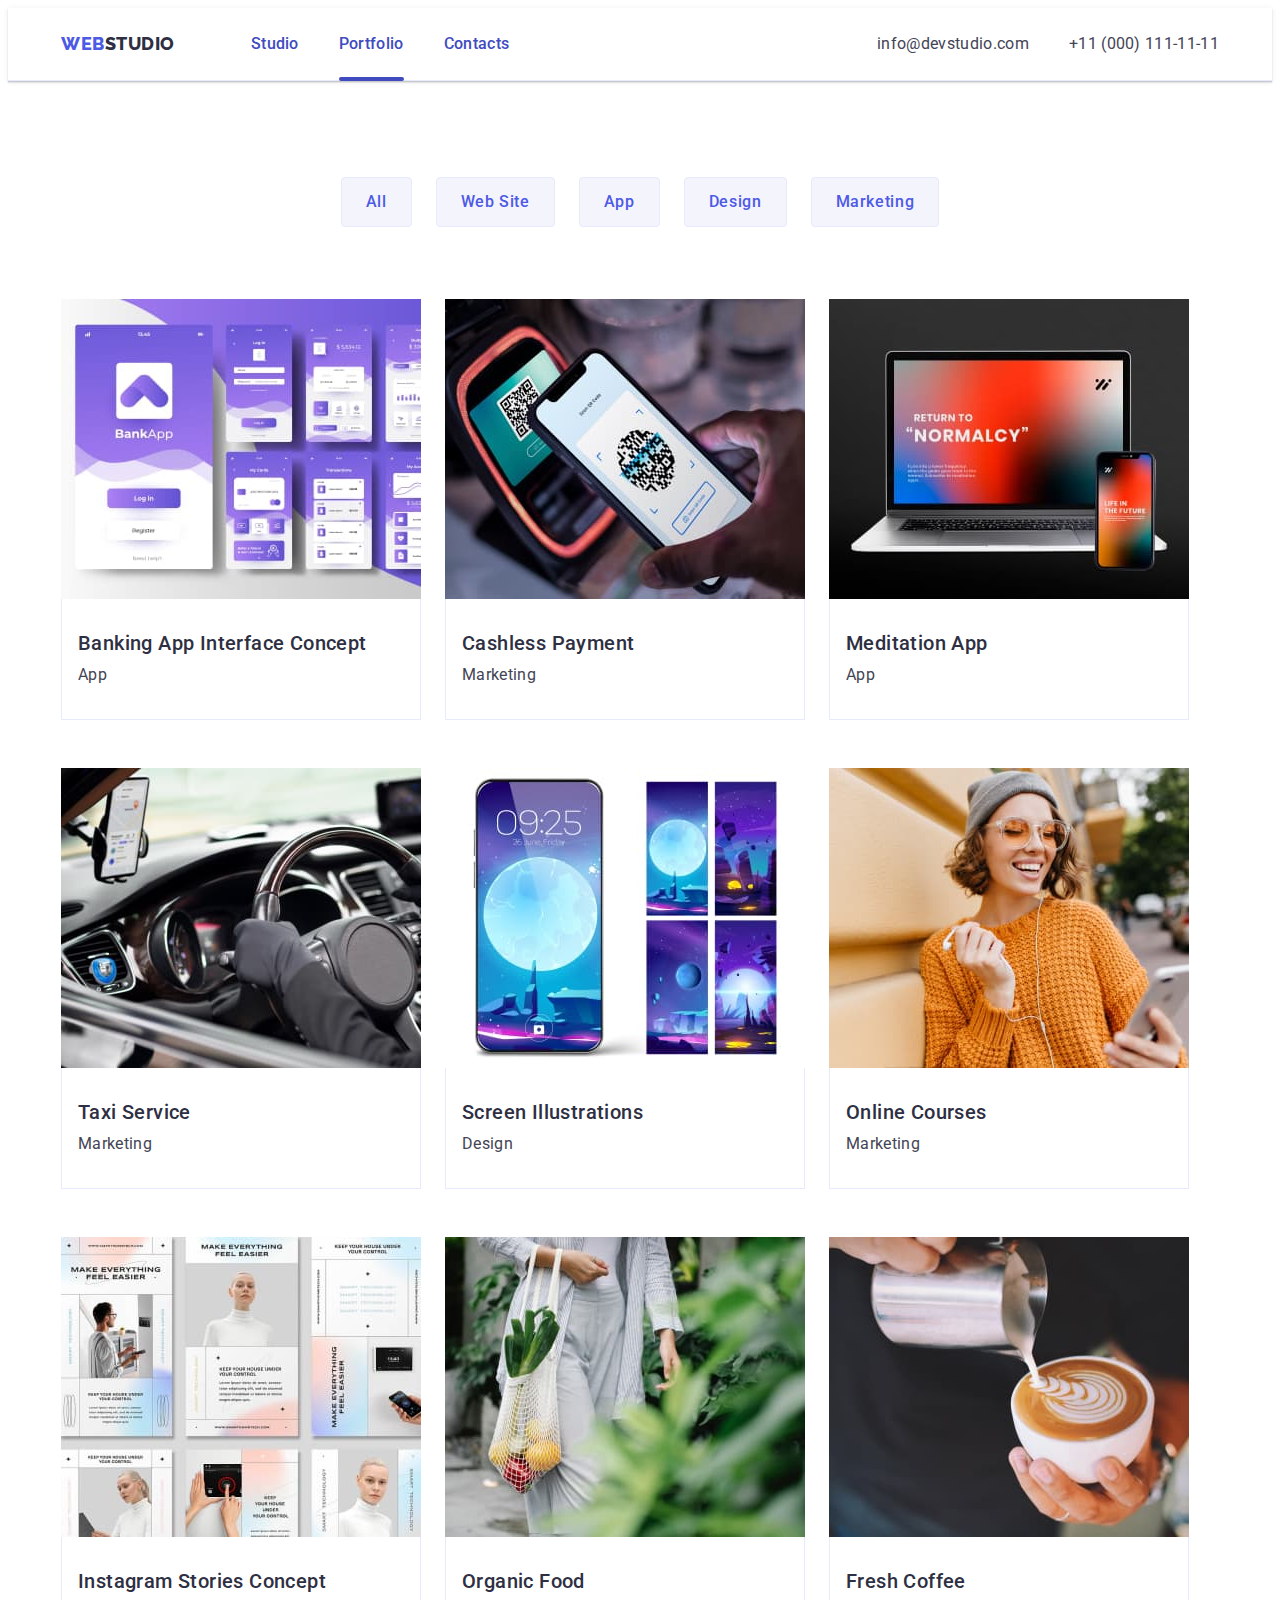
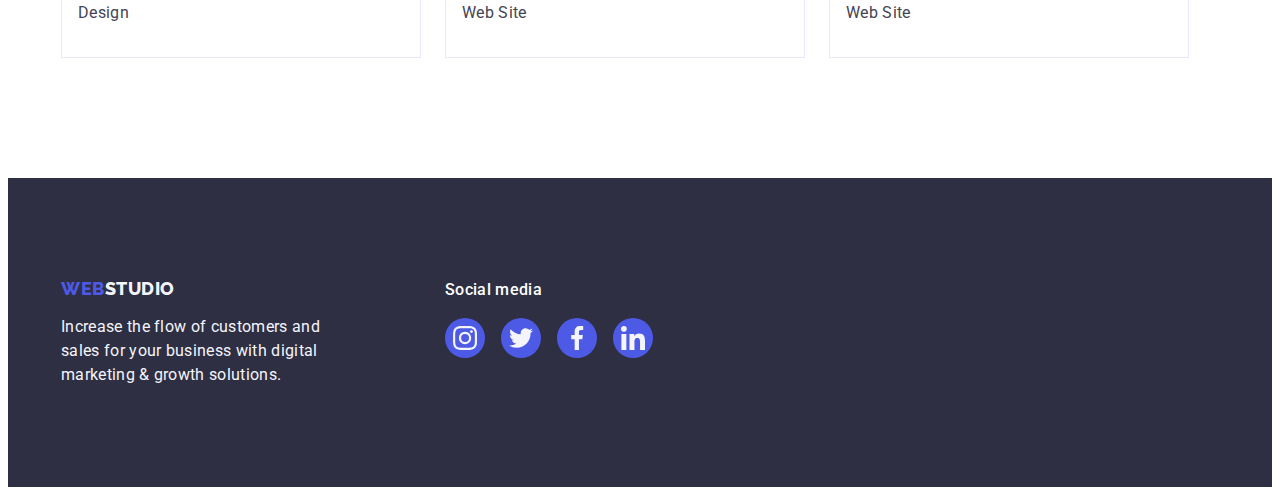
==== commit de81bbc9: "copy" ====
--- a/portfolio.html
+++ b/portfolio.html
@@ -33,7 +33,9 @@
               <a class="header-link link" href="./index.html">Studio</a>
             </li>
             <li class="header-item">
-              <a class="header-link link" href="./portfolio.html">Portfolio</a>
+              <a class="header-link link current" href="./portfolio.html"
+                >Portfolio</a
+              >
             </li>
             <li class="header-item">
               <a class="header-link link" href="">Contacts</a>
@@ -84,12 +86,19 @@
           <ul class="examples-list list">
             <li class="examples-item">
               <a href="" class="examples-link link">
-                <img
-                  class="examples-image"
-                  src="./images/portfolio-banking-app.jpg"
-                  alt="app interface"
-                  width="360"
-                />
+                <div class="examples-overlay-wrap">
+                  <img
+                    class="examples-image"
+                    src="./images/portfolio-banking-app.jpg"
+                    alt="app interface"
+                    width="360"
+                  />
+                  <p class="examples-img-overlay main-text">
+                    14 Stylish and User-Friendly App Design Concepts · Task
+                    Manager App · Calorie Tracker App · Exotic Fruit Ecommerce
+                    App · Cloud Storage App
+                  </p>
+                </div>
                 <div class="examples-list-conteiner">
                   <h2 class="examples-item-title third-title">
                     Banking App Interface Concept
@@ -100,12 +109,19 @@
             </li>
             <li class="examples-item">
               <a href="" class="examples-link link">
-                <img
-                  class="examples-image"
-                  src="./images/portfolio-cashless-payment.jpg"
-                  alt="pay-pas paymant"
-                  width="360"
-                />
+                <div class="examples-overlay-wrap">
+                  <img
+                    class="examples-image"
+                    src="./images/portfolio-cashless-payment.jpg"
+                    alt="pay-pas paymant"
+                    width="360"
+                  />
+                  <p class="examples-img-overlay main-text">
+                    14 Stylish and User-Friendly App Design Concepts · Task
+                    Manager App · Calorie Tracker App · Exotic Fruit Ecommerce
+                    App · Cloud Storage App
+                  </p>
+                </div>
                 <div class="examples-list-conteiner">
                   <h2 class="examples-item-title third-title">
                     Cashless Payment
@@ -115,13 +131,20 @@
               </a>
             </li>
             <li class="examples-item">
-              <a href="" class="examples-link link"
-                ><img
-                  class="examples-image"
-                  src="./images/portfolio-meditation-app.jpg"
-                  alt="app interface"
-                  width="360"
-                />
+              <a href="" class="examples-link link">
+                <div class="examples-overlay-wrap">
+                  <img
+                    class="examples-image"
+                    src="./images/portfolio-meditation-app.jpg"
+                    alt="app interface"
+                    width="360"
+                  />
+                  <p class="examples-img-overlay main-text">
+                    14 Stylish and User-Friendly App Design Concepts · Task
+                    Manager App · Calorie Tracker App · Exotic Fruit Ecommerce
+                    App · Cloud Storage App
+                  </p>
+                </div>
                 <div class="examples-list-conteiner">
                   <h2 class="examples-item-title third-title">
                     Meditation App
@@ -131,13 +154,20 @@
               </a>
             </li>
             <li class="examples-item">
-              <a href="" class="examples-link link"
-                ><img
-                  class="examples-image"
-                  src="./images/portfolio-taxi-service.jpg"
-                  alt="app interface"
-                  width="360"
-                />
+              <a href="" class="examples-link link">
+                <div class="examples-overlay-wrap">
+                  <img
+                    class="examples-image"
+                    src="./images/portfolio-taxi-service.jpg"
+                    alt="app interface"
+                    width="360"
+                  />
+                  <p class="examples-img-overlay main-text">
+                    14 Stylish and User-Friendly App Design Concepts · Task
+                    Manager App · Calorie Tracker App · Exotic Fruit Ecommerce
+                    App · Cloud Storage App
+                  </p>
+                </div>
                 <div class="examples-list-conteiner">
                   <h2 class="examples-item-title third-title">Taxi Service</h2>
                   <p class="examples-text main-text">Marketing</p>
@@ -145,13 +175,20 @@
               </a>
             </li>
             <li class="examples-item">
-              <a href="" class="examples-link link"
-                ><img
-                  class="examples-image"
-                  src="./images/portfolio-screen-illustrations.jpg"
-                  alt="phone screen"
-                  width="360"
-                />
+              <a href="" class="examples-link link">
+                <div class="examples-overlay-wrap">
+                  <img
+                    class="examples-image"
+                    src="./images/portfolio-screen-illustrations.jpg"
+                    alt="phone screen"
+                    width="360"
+                  />
+                  <p class="examples-img-overlay main-text">
+                    14 Stylish and User-Friendly App Design Concepts · Task
+                    Manager App · Calorie Tracker App · Exotic Fruit Ecommerce
+                    App · Cloud Storage App
+                  </p>
+                </div>
                 <div class="examples-list-conteiner">
                   <h2 class="examples-item-title third-title">
                     Screen Illustrations
@@ -161,13 +198,20 @@
               </a>
             </li>
             <li class="examples-item">
-              <a href="" class="examples-link link"
-                ><img
-                  class="examples-image"
-                  src="./images/portfolio-online-courses.jpg"
-                  alt="girl with phone"
-                  width="360"
-                />
+              <a href="" class="examples-link link">
+                <div class="examples-overlay-wrap">
+                  <img
+                    class="examples-image"
+                    src="./images/portfolio-online-courses.jpg"
+                    alt="girl with phone"
+                    width="360"
+                  />
+                  <p class="examples-img-overlay main-text">
+                    14 Stylish and User-Friendly App Design Concepts · Task
+                    Manager App · Calorie Tracker App · Exotic Fruit Ecommerce
+                    App · Cloud Storage App
+                  </p>
+                </div>
                 <div class="examples-list-conteiner">
                   <h2 class="examples-item-title third-title">
                     Online Courses
@@ -177,13 +221,20 @@
               </a>
             </li>
             <li class="examples-item">
-              <a href="" class="examples-link link"
-                ><img
-                  class="examples-image"
-                  src="./images/portfolio-instagram-stories.jpg"
-                  alt="design cards"
-                  width="360"
-                />
+              <a href="" class="examples-link link">
+                <div class="examples-overlay-wrap">
+                  <img
+                    class="examples-image"
+                    src="./images/portfolio-instagram-stories.jpg"
+                    alt="design cards"
+                    width="360"
+                  />
+                  <p class="examples-img-overlay main-text">
+                    14 Stylish and User-Friendly App Design Concepts · Task
+                    Manager App · Calorie Tracker App · Exotic Fruit Ecommerce
+                    App · Cloud Storage App
+                  </p>
+                </div>
                 <div class="examples-list-conteiner">
                   <h2 class="examples-item-title third-title">
                     Instagram Stories Concept
@@ -193,13 +244,20 @@
               </a>
             </li>
             <li class="examples-item">
-              <a href="" class="examples-link link"
-                ><img
-                  class="examples-image"
-                  src="./images/portfolio-organic-food.jpg"
-                  alt="vegetables in bag"
-                  width="360"
-                />
+              <a href="" class="examples-link link">
+                <div class="examples-overlay-wrap">
+                  <img
+                    class="examples-image"
+                    src="./images/portfolio-organic-food.jpg"
+                    alt="vegetables in bag"
+                    width="360"
+                  />
+                  <p class="examples-img-overlay main-text">
+                    14 Stylish and User-Friendly App Design Concepts · Task
+                    Manager App · Calorie Tracker App · Exotic Fruit Ecommerce
+                    App · Cloud Storage App
+                  </p>
+                </div>
                 <div class="examples-list-conteiner">
                   <h2 class="examples-item-title third-title">Organic Food</h2>
                   <p class="examples-text main-text">Web Site</p>
@@ -207,13 +265,20 @@
               </a>
             </li>
             <li class="examples-item">
-              <a href="" class="examples-link link"
-                ><img
-                  class="examples-image"
-                  src="./images/portfolio-fresh-coffee.jpg"
-                  alt="cup of coffee"
-                  width="360"
-                />
+              <a href="" class="examples-link link">
+                <div class="examples-overlay-wrap">
+                  <img
+                    class="examples-image"
+                    src="./images/portfolio-fresh-coffee.jpg"
+                    alt="cup of coffee"
+                    width="360"
+                  />
+                  <p class="examples-img-overlay main-text">
+                    14 Stylish and User-Friendly App Design Concepts · Task
+                    Manager App · Calorie Tracker App · Exotic Fruit Ecommerce
+                    App · Cloud Storage App
+                  </p>
+                </div>
                 <div class="examples-list-conteiner">
                   <h2 class="examples-item-title third-title">Fresh Coffee</h2>
                   <p class="examples-text main-text">Web Site</p>
--- a/css/styles.css
+++ b/css/styles.css
@@ -122,10 +122,25 @@
   font-size: 16px;
   line-height: 1.5;
   letter-spacing: 0.02em;
-  color: var(--first-title-color);
+  color: var(--second-btn-color);
   display: block;
   padding-top: 24px;
   padding-bottom: 24px;
+  transition-property: color;
+  transition-duration: 250ms;
+  transition-timing-function: cubic-bezier(0.4, 0, 0.2, 1);
+  position: relative;
+}
+
+.header-link.current::after {
+  content: '';
+  width: 100%;
+  height: 4px;
+  border-radius: 2px;
+  background-color: var(--second-btn-color);
+  position: absolute;
+  left: 0;
+  bottom: -1px;
 }
 
 .header-link:hover,
@@ -147,6 +162,9 @@
 
 .header-adress-link {
   color: var(--first-text-color);
+  transition-property: color;
+  transition-duration: 250ms;
+  transition-timing-function: cubic-bezier(0.4, 0, 0.2, 1);
 }
 
 .header-adress-link:hover,
@@ -203,6 +221,7 @@
   color: var(--first-btn-color);
   background-color: #4d5ae5;
   cursor: pointer;
+  transition: background-color 250ms cubic-bezier(0.4, 0, 0.2, 1);
 }
 
 .hero-btn:hover,
@@ -337,6 +356,9 @@
   border-radius: 50%;
   align-items: center;
   justify-content: center;
+  transition-property: background-color;
+  transition-duration: 250ms;
+  transition-timing-function: cubic-bezier(0.4, 0, 0.2, 1);
 }
 .team-social-link:hover,
 .team-social-link:focus {
@@ -349,7 +371,7 @@
   fill: var(--third-background-color);
 }
 
-/**PORTFOLIO-------------- COSTUMERS------------------ */
+/**MAIN-------------- COSTUMERS------------------ */
 .customers {
   padding-top: 120px;
   padding-bottom: 120px;
@@ -386,6 +408,9 @@
   border: 1px solid #8e8f99;
   border-radius: 4px;
   color: var(--third-btn-color);
+  transition-property: color, border-color;
+  transition-duration: 250ms;
+  transition-timing-function: cubic-bezier(0.4, 0, 0.2, 1);
 }
 
 .costumers-item-link:hover,
@@ -466,6 +491,10 @@
   border-radius: 50%;
   align-items: center;
   justify-content: center;
+
+  transition-property: background-color;
+  transition-duration: 250ms;
+  transition-timing-function: cubic-bezier(0.4, 0, 0.2, 1);
 }
 
 .footer-list-link:focus,
@@ -480,6 +509,71 @@
 }
 
 .footerlist-link {
+}
+
+/**MAIN-------------- BACKDROP------------------ */
+.backdrop {
+  position: fixed;
+  width: 100%;
+  height: 100%;
+  background-color: rgba(46, 47, 66, 0.4);
+  top: 0;
+  transition: opacity 250ms cubic-bezier(0.4, 0, 0.2, 1),
+    visibility 250ms cubic-bezier(0.4, 0, 0.2, 1);
+}
+
+.modal {
+  position: absolute;
+  top: 50%;
+  left: 50%;
+  transform: translate(-50%, -50%) scale(1);
+  width: 408px;
+  min-height: 584px;
+  background-color: #fcfcfc;
+  box-shadow: 0px 1px 1px rgba(0, 0, 0, 0.14), 0px 1px 3px rgba(0, 0, 0, 0.12),
+    0px 2px 1px rgba(0, 0, 0, 0.2);
+  border-radius: 4px;
+  transition: transform 250ms cubic-bezier(0.4, 0, 0.2, 1);
+}
+
+.modal-close {
+  position: absolute;
+  display: flex;
+  top: 24px;
+  right: 24px;
+  width: 24px;
+  height: 24px;
+
+  align-items: center;
+  justify-content: center;
+  border-radius: 50%;
+  background-color: #e7e9fc;
+  border: 1px solid rgba(0, 0, 0, 0.1);
+  padding: 0;
+  cursor: pointer;
+  transition: background-color 250ms cubic-bezier(0.4, 0, 0.2, 1),
+    border 250ms cubic-bezier(0.4, 0, 0.2, 1);
+}
+.modal-close:hover,
+.modal-close:focus {
+  background-color: var(--second-btn-color);
+  border: none;
+}
+
+.modal-close-svg {
+  fill: var(--second-background-color);
+  transition: fill 250ms cubic-bezier(0.4, 0, 0.2, 1);
+}
+
+.modal-close:hover .modal-close-svg,
+.modal-close:focus .modal-close-svg {
+  fill: #ffffff;
+}
+
+.is-hidden {
+  visibility: hidden;
+  opacity: 0;
+  pointer-events: none;
 }
 
 /**PORTFOLIO-------------- MAIN------------------ */
@@ -519,13 +613,16 @@
   border: 1px solid #e7e9fc;
   border-radius: 4px;
   padding: 12px 24px;
+  transition-property: background-color, border-color, box-shadow, color;
+  transition-duration: 250ms;
+  transition-timing-function: cubic-bezier(0.4, 0, 0.2, 1);
 }
 
 .filter-btn:hover,
 .filter-btn:focus {
   color: var(--second-title-color);
   background-color: var(--second-btn-color);
-  border: 1px solid transparent;
+  border-color: 1px solid transparent;
   box-shadow: 0px 3px 1px rgba(0, 0, 0, 0.1), 0px 2px 1px rgba(0, 0, 0, 0.08),
     0px 2px 2px rgba(0, 0, 0, 0.12);
 }
@@ -547,11 +644,16 @@
   border: 1px solid var(--second-text-color);
 }
 
-.examples-item {
+.examples-link:focus .examples-img-overlay,
+.examples-link:hover .examples-img-overlay {
+  transform: translate(0, 0);
 }
 
 .examples-link {
   display: block;
+  transition-property: box-shadow;
+  transition-duration: 250ms;
+  transition-timing-function: cubic-bezier(0.4, 0, 0.2, 1);
 }
 .examples-link:hover,
 .examples-link:focus {
@@ -559,6 +661,28 @@
     0px 1px 1px rgba(46, 47, 66, 0.16), 0px 2px 1px rgba(46, 47, 66, 0.08);
 }
 
+.examples-overlay-wrap {
+  position: relative;
+  display: block;
+  overflow: hidden;
+}
+
+.examples-img-overlay {
+  position: absolute;
+  width: 100%;
+  height: 100%;
+  left: 0;
+  bottom: 0;
+  background-color: var(--logo-color);
+  color: var(--second-text-color);
+  padding: 40px 32px;
+  overflow: auto;
+  transform: translate(0, 100%);
+  transition-property: transform;
+  transition-duration: 250ms;
+  transition-timing-function: cubic-bezier(0.4, 0, 0.2, 1);
+}
+
 .link {
 }
 
